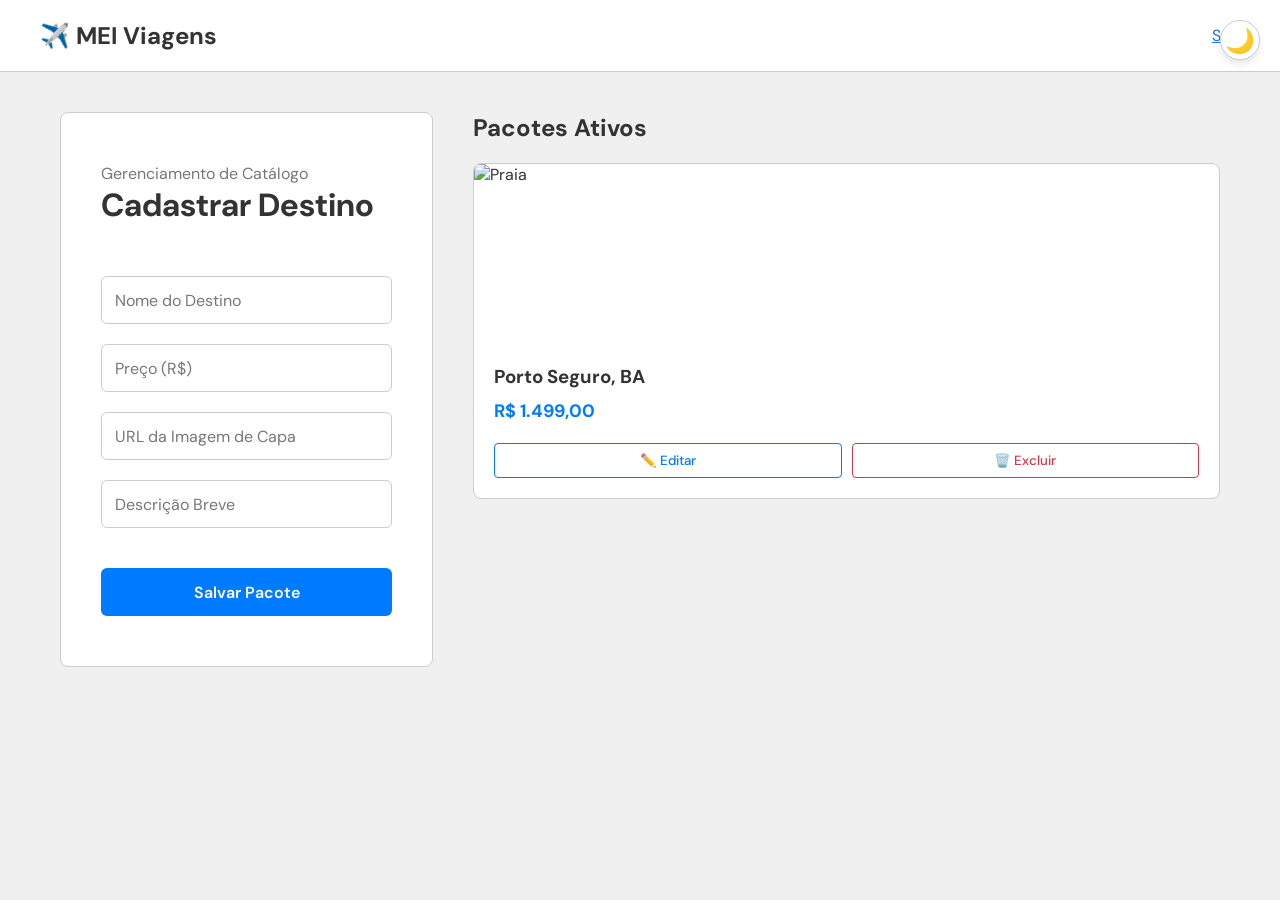
==== dashboard.html @ dddf4790 "V 1.2" ====
<!DOCTYPE html>
<html lang="pt-BR">
<head>
    <meta charset="UTF-8">
    <meta name="viewport" content="width=device-width, initial-scale=1.0">
    <title>Painel de Controle - Agência de Viagens</title>
    <link rel="stylesheet" href="./assets/css/style.css">
    <script src="assets/js/main.js" defer></script>
</head>
<body>

    <button id="theme-toggle" class="theme-toggle-btn" onclick="toggleTheme()" aria-label="Alternar tema">
        <span class="icon-moon">🌙</span>
        <span class="icon-sun">☀️</span>
    </button>

    <header class="dashboard-header">
        <div class="header-brand">
            <h2>✈️ MEI Viagens</h2>
        </div>
        <nav class="header-nav">
            <a href="index.html" class="form-link">Sair</a>
        </nav>
    </header>

    <main class="dashboard-main">
        
        <section class="crud-form-section">
            <div class="form-container dashboard-box">
                <div class="form-header">
                    <p>Gerenciamento de Catálogo</p>
                    <h1>Cadastrar Destino</h1>
                </div>

                <form class="form-box" id="travel-form">
                    <div class="input-group">
                        <input type="text" id="destino" class="input-field" placeholder="" required />
                        <label for="destino" class="floating-label">Nome do Destino</label>
                    </div>

                    <div class="input-group">
                        <input type="number" id="preco" class="input-field" placeholder="" min="0" step="0.01" required />
                        <label for="preco" class="floating-label">Preço (R$)</label>
                    </div>

                    <div class="input-group">
                        <input type="url" id="imagem-url" class="input-field" placeholder="" required />
                        <label for="imagem-url" class="floating-label">URL da Imagem de Capa</label>
                    </div>

                    <div class="input-group">
                        <input type="text" id="descricao" class="input-field" placeholder="" required />
                        <label for="descricao" class="floating-label">Descrição Breve</label>
                    </div>

                    <button type="submit" class="form-btn form-btn--submit">
                        Salvar Pacote
                    </button>
                </form>
            </div>
        </section>

        <section class="crud-list-section">
            <h2 class="section-title">Pacotes Ativos</h2>
            
            <div class="travel-card admin-card">
    <img src="https://images.unsplash.com/photo-1507525428034-b723cf961d3e?w=500" alt="Praia" class="card-img">
            <div class="card-content">
                <h3>Porto Seguro, BA</h3>
                    <p class="card-price">R$ 1.499,00</p>
                    
                    <div class="card-actions">
                        <button class="btn-action btn-edit" style="color: #007bff; border-color: #007bff;">
                            ✏️ Editar
                        </button>
                        <button class="btn-action btn-delete" style="color: #dc3545; border-color: #dc3545;">
                            🗑️ Excluir
                        </button>
                    </div>
                </div>
            </div>
        </section>

    </main>

</body>
</html>
---- assets/css/style.css ----
/* Importação da fonte padrão do Google Fonts (DM Sans) */
@import url("https://fonts.googleapis.com/css2?family=DM+Sans:ital,opsz,wght@0,9..40,100..1000;1,9..40,100..1000&display=swap");

/* Definição de variáveis globais de cor para facilitar a manutenção do tema */
:root {
  --color-background: #f0f0f0;
  --color-text: #333;
  --color-border: #ccc;
  --color-placeholder: #777;
  --color-primary: #007bff;
  --color-primary-hover: #0056b3;
  --color-link: #1a73e8;
  --color-divider: #ddd;
  --color-social-hover: #f0f0f0;
  --color-floating-label: #5f6368;
  --color-white: #fff;
  --color-background-btn-google: #f0f0f0;
  --color-border-btn-google: #ccc;
  
}

.dark-mode {
  --color-background: #0f0f0f;
  --color-text: #b5b5b5;
  --color-border: #333333;
  --color-placeholder: #858585;
  --color-primary: #137cec;
  --color-primary-hover: #4497f0;
  --color-link: #2672d6;
  --color-divider: #222222;
  --color-social-hover: #0f0f0f;
  --color-floating-label: #8f9397;
  --color-white: #333333;
  --color-background-btn-google: #0f0f0f;
  --color-border-btn-google: #4c4c4c;

}

/* Reset básico de margens, preenchimentos e definição de box-sizing para o layout */
* {
  margin: 0;
  padding: 0;
  box-sizing: border-box;
  font-family: "DM sans", sans-serif;
}

/* Configurações básicas do corpo da página */
body {
  background-color: var(--color-background);
  color: var(--color-text);
}

/* Container flexbox para centralizar o formulário vertical e horizontalmente */
.container {
  display: flex;
  align-items: center;
  justify-content: center;
  height: 100vh;
  padding: 20px;
}

/* Estilização do card/caixa branca que contém o formulário */
.form-container {
  position: relative;
  background-color: var(--color-white);
  padding: 50px 40px;
  width: 100%;
  max-width: 450px;
  border-radius: 8px;
  border: 1px solid var(--color-border);
  overflow: hidden;
  box-shadow: 25px -22px var(--color-primary);
}

/* Alinhamento do cabeçalho do formulário */
.form-header {
  position: relative;
}

.form-header p {
  color: var(--color-placeholder);
}

.form-header h1 {
  font-size: 32px;
}

/* Espaçamento e direção do bloco do formulário */
.form-box {
  display: flex;
  flex-direction: column;
  gap: 20px;
  margin-top: 50px;
}

/* Posicionamento relativo essencial para as labels flutuantes e ícones internos */
.input-group {
  position: relative;
  display: flex;
}

/* Estilização geral dos campos de texto (input) */
.input-field {
  height: 48px;
  padding-inline: 14px;
  border: 1px solid var(--color-border);
  border-radius: 6px;
  width: 100%;
  outline: none;
}

/* Adiciona um recuo extra à direita no campo de senha para o texto não sobrepor o ícone do olho */
#password {
  padding-right: 40px;
}

/* Posição inicial da Label Flutuante (dentro do input, simulando um placeholder) */
.floating-label {
  position: absolute;
  top: 50%;
  left: 8px;
  transform: translateY(-50%);
  color: var(--color-placeholder);
  background-color: white;
  border-radius: 8px;
  padding-inline: 6px;
  transition: all 0.3s ease;
  pointer-events: none; /* Garante que o clique passe direto para o input */
}

/* Efeito de flutuação: Quando o input ganha foco ou quando já possui texto digitado */
.input-field:focus ~ .floating-label,
.input-field:not(:placeholder-shown) ~ .floating-label {
  top: 0;
  left: 8px;
  transform: translateY(-50%);
  font-size: 12px;
  color: var(--color-primary);
}

/* Altera a cor da borda do input ativo */
.input-field:focus {
  border-color: var(--color-primary);
}

/* Mantém uma cor neutra para a label caso o input não esteja focado mas possua texto */
.input-field:not(:focus):not(:placeholder-shown) ~ .floating-label {
  color: var(--color-floating-label);
}

/* Posicionamento fixo do ícone do olho no canto direito do input de senha */
.eye-icon {
  position: absolute;
  right: 15px;
  display: flex;
  top: 50%;
  transform: translateY(-50%);
}

.eye-icon svg {
  width: 20px;
  height: 20px;
  cursor: pointer;
  color: var(--color-placeholder);
}

/* Organização do alinhamento do "Remember me" e do link "Forgot password?" */
.checkbox-group {
  display: flex;
  justify-content: space-between;
  gap: 10px;
  font-size: 14px;
}

.remember-me {
  display: flex;
  align-items: center;
  gap: 5px;
}

/* Estilos de base compartilhados por todos os botões do formulário */
.form-btn {
  display: flex;
  justify-content: center;
  align-items: center;
  gap: 10px;
  height: 48px;
  background: none;
  border: none;
  border-radius: 6px;
  cursor: pointer;
  padding-inline: 8px;
}

/* Estilo específico do botão de Submit (Sign In) */
.form-btn--submit {
  background-color: var(--color-primary);
  color: var(--color-white);
  font-size: 16px;
  font-weight: 600;
  margin-top: 20px;
  transition: background-color 0.3s ease;
}

.form-btn--submit:hover {
  background-color: var(--color-primary-hover);
}

/* Estruturação da seção de redes sociais na base do card */
.form-bottom {
  display: flex;
  flex-direction: column;
  justify-content: center;
  align-items: center;
  gap: 20px;
  margin-top: 20px;
}

/* Cria as linhas horizontais decorativas ao redor do texto "Or" */
.form-divider {
  display: flex;
  align-items: center;
  gap: 20px;
  font-size: 14px;
  color: var(--color-placeholder);
  margin-top: 20px;
}

.form-divider:before,
.form-divider::after {
  content: "";
  flex: 1;
  height: 1px;
  background-color: var(--color-divider);
}

/* Alinhamento em grade de 3 colunas iguais para os botões de login social */
.form-btn--google {
  width: 100%;
  border: 1px solid var(--color-border-btn-google);
  color: var(--color-text); /* Adapta a cor da letra pro Dark Mode */
  font-size: 15px;
  font-weight: 500;
  transition: background-color 0.3s ease;
  margin-bottom: 15px;
}

/* Efeito ao passar o mouse */
.form-btn--google:hover {
  background-color: var(--color-background-btn-google);
}

.btn-icon {
  width: 30px;
}

/* Estilização padrão dos links do formulário */
.form-link {
  color: var(--color-link);
}

.form-link:hover {
  text-decoration: none;
}

/* Responsividade: Ajusta os espaçamentos internos para telas de celulares menores */
@media (max-width: 480px) {
  .form-container {
    padding: 40px 20px;
    box-shadow: 10px -10px var(--color-primary);
  }
}

.theme-toggle-btn {
  /* Posicionamento Fixo no canto superior direito */
  position: fixed;
  top: 20px;
  right: 20px;
  
  /* Formato Redondo */
  width: 40px;
  height: 40px;
  border-radius: 50%; /* Perfeitamente redondo */
  
  /* Aparência e Cores (usam suas variáveis CSS) */
  background-color: var(--color-white); /* Fundo branco no light, preto no dark */
  border: 1px solid var(--color-border); /* Borda cinza suave */
  cursor: pointer;
  
  /* Centralização dos Ícones (Emojis) */
  display: flex;
  align-items: center;
  justify-content: center;
  font-size: 24px; /* Tamanho do emoji */
  
  /* Garante que o botão fique em cima de TUDO (form, sombras, etc) */
  z-index: 1000;
  
  /* Transição suave ao passar o mouse */
  transition: all 0.3s ease;
  
  /* Remove contorno padrão do navegador */
  outline: none;
  
  /* Adiciona uma sombra suave para dar profundidade */
  box-shadow: 0 4px 6px rgba(0,0,0,0.1);
}

/* Efeito de Hover (passar o mouse) */
.theme-toggle-btn:hover {
  background-color: var(--color-background); /* Fundo cinza claro no light */
  transform: scale(1.05); /* Pulsa levemente */
}

/* ------------------------------------------------------------
   Lógica de exibição dos Ícones (Light/Dark Mode)
   ------------------------------------------------------------ */

/* Padrão (Light Mode): Mostra a Lua, esconde o Sol */
.theme-toggle-btn .icon-sun {
  display: none;
}

.theme-toggle-btn .icon-moon {
  display: block;
}

/* Quando o corpo da página tiver a classe '.dark-mode': Inverte */
body.dark-mode .theme-toggle-btn .icon-moon {
  display: none;
}

body.dark-mode .theme-toggle-btn .icon-sun {
  display: block;
}

/* ============================================================
   ESTILOS EXCLUSIVOS DO DASHBOARD
   ============================================================ */

.dashboard-header {
  display: flex;
  justify-content: space-between;
  align-items: center;
  padding: 20px 40px;
  background-color: var(--color-white);
  border-bottom: 1px solid var(--color-border);
}

.dashboard-main {
  display: flex;
  flex-direction: column; /* Celular primeiro: um embaixo do outro */
  gap: 40px;
  padding: 40px 20px;
  max-width: 1200px;
  margin: 0 auto;
}

/* Ajuste para remover a sombra gigante do formulário dentro do painel */
.dashboard-box {
  box-shadow: none !important;
  max-width: 100%;
}

.section-title {
  margin-bottom: 20px;
}

/* Grid de Cards de Viagem */
.cards-grid {
  display: grid;
  grid-template-columns: repeat(auto-fill, minmax(280px, 1fr));
  gap: 20px;
}

/* Estilização do Card de Viagem */
.travel-card {
  background-color: var(--color-white);
  border: 1px solid var(--color-border);
  border-radius: 8px;
  overflow: hidden;
  display: flex;
  flex-direction: column;
}

.card-img {
  width: 100%;
  height: 180px;
  object-fit: cover;
}

.card-content {
  padding: 20px;
  display: flex;
  flex-direction: column;
  gap: 10px;
  flex-grow: 1;
}

.card-desc {
  font-size: 14px;
  color: var(--color-placeholder);
  flex-grow: 1;
}

.card-price {
  font-size: 18px;
  font-weight: bold;
  color: var(--color-primary);
}

/* Botões de Ação do Card */
.card-actions {
  display: flex;
  gap: 10px;
  margin-top: 10px;
}

.btn-action {
  flex: 1;
  padding: 8px;
  border: 1px solid var(--color-border);
  border-radius: 4px;
  background: none;
  cursor: pointer;
  font-weight: 500;
  color: var(--color-text);
  transition: background 0.2s;
}

.btn-edit:hover { background-color: rgba(0, 123, 255, 0.1); }
.btn-delete:hover { background-color: rgba(220, 53, 69, 0.1); }

/* RESPONSIVIDADE DESKTOP: Lado a Lado */
@media (min-width: 900px) {
  .dashboard-main {
    flex-direction: row;
    align-items: flex-start;
  }
  .crud-form-section {
    flex: 1;
    position: sticky;
    top: 40px; /* Formulário rola junto com a tela */
  }
  .crud-list-section {
    flex: 2;
  }
}

/* ============================================================
   ESTILOS DA PÁGINA PÚBLICA (INDEX)
   ============================================================ */

.public-header {
  display: flex;
  justify-content: space-between;
  align-items: center;
  padding: 20px 5%;
  background-color: var(--color-white);
  border-bottom: 1px solid var(--color-border);
}

.public-header .logo {
  font-size: 24px;
  font-weight: bold;
  color: var(--color-primary);
}

/* Botão de Acesso Restrito */
.btn-outline {
  padding: 8px 16px;
  border: 2px solid var(--color-primary);
  color: var(--color-primary);
  border-radius: 6px;
  text-decoration: none;
  font-weight: 600;
  transition: all 0.3s ease;
}

.btn-outline:hover {
  background-color: var(--color-primary);
  color: #fff;
}

/* Seção de Apresentação (Hero) */
.hero-section {
  padding: 60px 20px;
  text-align: center;
  background-color: var(--color-background);
}

.hero-content {
  max-width: 600px;
  margin: 0 auto;
}

.hero-content h1 {
  font-size: 36px;
  margin-bottom: 15px;
}

.hero-content p {
  color: var(--color-placeholder);
  font-size: 16px;
  line-height: 1.5;
}

.public-packages {
  padding: 40px 5%;
  max-width: 1200px;
  margin: 0 auto;
}
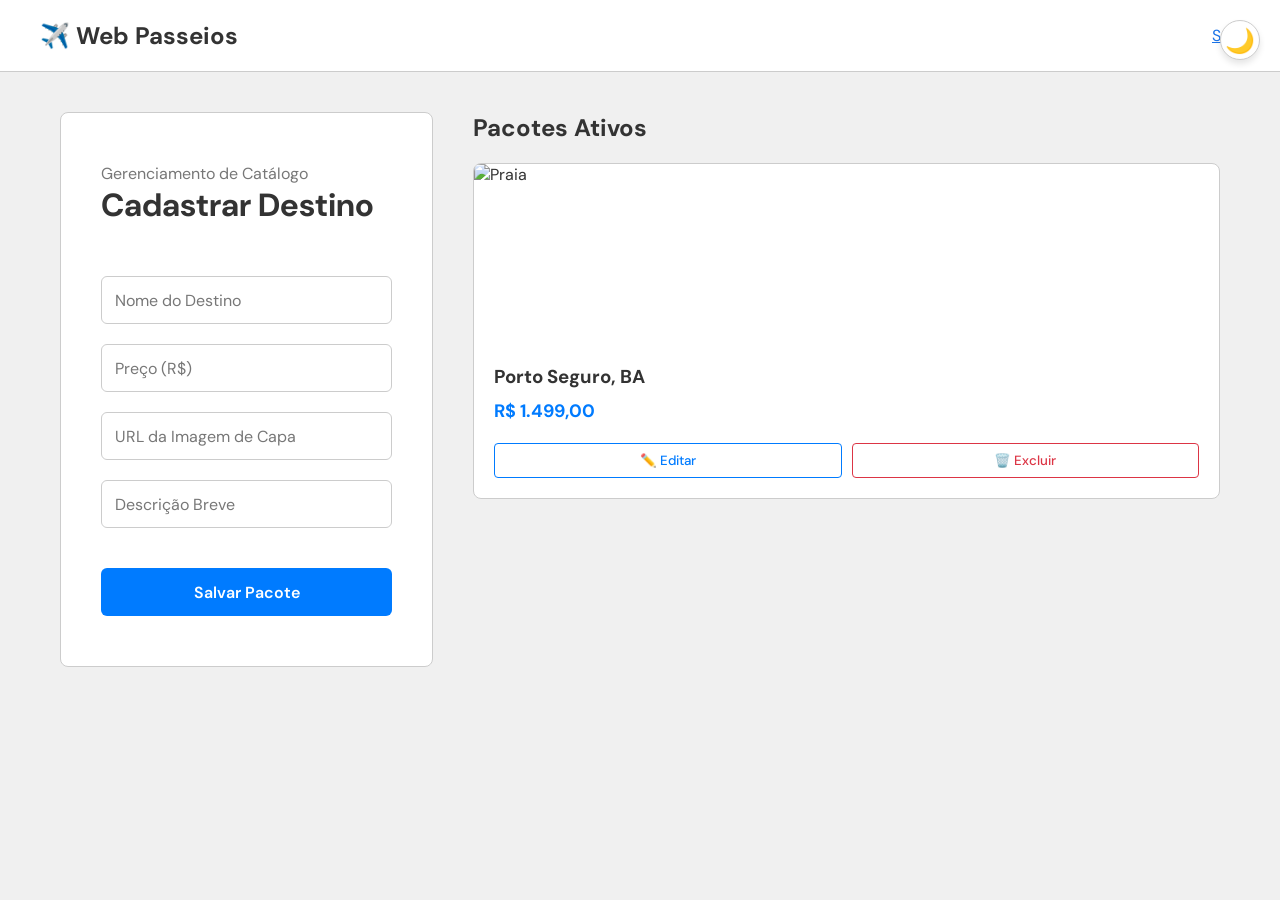
==== commit 673952ed: "v 1.3" ====
--- a/dashboard.html
+++ b/dashboard.html
@@ -16,7 +16,7 @@
 
     <header class="dashboard-header">
         <div class="header-brand">
-            <h2>✈️ MEI Viagens</h2>
+            <h2>✈️ Web Passeios</h2>
         </div>
         <nav class="header-nav">
             <a href="index.html" class="form-link">Sair</a>
--- a/assets/css/style.css
+++ b/assets/css/style.css
@@ -1,28 +1,33 @@
-/* Importação da fonte padrão do Google Fonts (DM Sans) */
+/* ==========================================================================
+   1. FONTES E IMPORTAÇÕES
+   ========================================================================== */
 @import url("https://fonts.googleapis.com/css2?family=DM+Sans:ital,opsz,wght@0,9..40,100..1000;1,9..40,100..1000&display=swap");
 
-/* Definição de variáveis globais de cor para facilitar a manutenção do tema */
+/* ==========================================================================
+   2. VARIÁVEIS DE TEMA (CUSTOM PROPERTIES)
+   ========================================================================== */
+/* Tema Claro (Padrão) */
 :root {
   --color-background: #f0f0f0;
-  --color-text: #333;
-  --color-border: #ccc;
-  --color-placeholder: #777;
+  --color-text: #333333;
+  --color-border: #cccccc;
+  --color-placeholder: #777777;
   --color-primary: #007bff;
   --color-primary-hover: #0056b3;
   --color-link: #1a73e8;
-  --color-divider: #ddd;
+  --color-divider: #dddddd;
   --color-social-hover: #f0f0f0;
   --color-floating-label: #5f6368;
-  --color-white: #fff;
+  --color-white: #ffffff;
   --color-background-btn-google: #f0f0f0;
-  --color-border-btn-google: #ccc;
-  
-}
-
+  --color-border-btn-google: #cccccc;
+}
+
+/* Tema Escuro (Ativado via classe no body) */
 .dark-mode {
   --color-background: #0f0f0f;
   --color-text: #b5b5b5;
-  --color-border: #333333;
+  --color-border: #616161;
   --color-placeholder: #858585;
   --color-primary: #137cec;
   --color-primary-hover: #4497f0;
@@ -30,36 +35,288 @@
   --color-divider: #222222;
   --color-social-hover: #0f0f0f;
   --color-floating-label: #8f9397;
-  --color-white: #333333;
+  --color-white: #333333; /* Usado como fundo de caixas no modo escuro */
   --color-background-btn-google: #0f0f0f;
   --color-border-btn-google: #4c4c4c;
-
-}
-
-/* Reset básico de margens, preenchimentos e definição de box-sizing para o layout */
+}
+
+/* ==========================================================================
+   3. RESET E CONFIGURAÇÕES GLOBAIS
+   ========================================================================== */
 * {
   margin: 0;
   padding: 0;
   box-sizing: border-box;
-  font-family: "DM sans", sans-serif;
-}
-
-/* Configurações básicas do corpo da página */
+  font-family: "DM Sans", sans-serif;
+}
+
+html {
+  /* Faz a página inteira deslizar suavemente ao clicar nas âncoras do menu */
+  scroll-behavior: smooth;
+}
+
 body {
   background-color: var(--color-background);
   color: var(--color-text);
-}
-
-/* Container flexbox para centralizar o formulário vertical e horizontalmente */
+  transition: background-color 0.3s ease, color 0.3s ease;
+}
+
+/* ==========================================================================
+   4. LAYOUTS UTILITÁRIOS GERAIS
+   ========================================================================== */
+/* Container para centralização absoluta (usado no Login) */
 .container {
   display: flex;
   align-items: center;
   justify-content: center;
-  height: 100vh;
+  min-height: 100vh;
   padding: 20px;
 }
 
-/* Estilização do card/caixa branca que contém o formulário */
+/* Espaçamento padrão para todas as seções (usado na Landing Page) */
+.page-section {
+  padding: 80px 5%;
+}
+
+/* Fundo alternativo para diferenciar uma seção da outra */
+.bg-alt {
+  background-color: rgba(0, 0, 0, 0.03); 
+}
+
+body.dark-mode .bg-alt {
+  background-color: rgba(255, 255, 255, 0.02);
+}
+
+.section-title {
+  margin-bottom: 20px;
+}
+
+/* ==========================================================================
+   5. CABEÇALHOS E NAVEGAÇÃO
+   ========================================================================== */
+/* Cabeçalho da Página Pública (Index) */
+.public-header {
+  display: flex;
+  justify-content: space-between;
+  align-items: center;
+  padding: 20px 5%;
+  background-color: var(--color-white);
+  border-bottom: 1px solid var(--color-border);
+}
+
+.public-header .logo {
+  font-size: 24px;
+  font-weight: bold;
+  color: var(--color-primary);
+}
+
+/* Menu de Navegação (Links âncora) */
+.header-nav {
+  display: flex;
+  align-items: center;
+  gap: 30px;
+}
+
+.nav-links {
+  display: flex;
+  list-style: none;
+  gap: 20px;
+}
+
+.nav-links a {
+  text-decoration: none;
+  color: var(--color-text);
+  font-weight: 500;
+  transition: color 0.3s ease;
+}
+
+.nav-links a:hover {
+  color: var(--color-primary);
+}
+
+/* Cabeçalho do Painel Admin (Dashboard) */
+.dashboard-header {
+  display: flex;
+  justify-content: space-between;
+  align-items: center;
+  padding: 20px 40px;
+  background-color: var(--color-white);
+  border-bottom: 1px solid var(--color-border);
+}
+
+/* ==========================================================================
+   ESTILOS DO CONTÊINER DE AUTENTICAÇÃO (Login / Perfil)
+   ========================================================================== */
+.auth-container {
+  display: flex;
+  align-items: center;
+}
+
+.user-profile {
+  display: flex;
+  align-items: center;
+  gap: 15px;
+  background-color: var(--color-background);
+  padding: 6px 12px;
+  border-radius: 20px;
+  border: 1px solid var(--color-border);
+}
+
+.user-email {
+  font-size: 14px;
+  font-weight: 500;
+  color: var(--color-text);
+}
+
+.btn-logout-text {
+  background: none;
+  border: none;
+  color: #dc3545; /* Vermelho para indicar saída */
+  font-size: 14px;
+  font-weight: bold;
+  cursor: pointer;
+  transition: opacity 0.3s ease;
+}
+
+.btn-logout-text:hover {
+  opacity: 0.7;
+  text-decoration: underline;
+}
+
+@media (max-width: 768px) {
+  .nav-links {
+    display: none; /* Esconde menu de texto em telas pequenas */
+  }
+}
+
+/* ==========================================================================
+   6. SEÇÃO HERO (APRESENTAÇÃO INICIAL)
+   ========================================================================== */
+
+.hero-section {
+  position: relative; /* Essencial para o posicionamento absoluto da imagem de fundo */
+  padding: 100px 5%; /* Aumentei o padding para dar mais altura à seção */
+  background-color: var(--color-background);
+  overflow: hidden; /* Garante que a imagem não vaze para fora da seção */
+  min-height: 80vh; /* Altura mínima de 80% da tela para um visual impactante */
+  display: flex;
+  align-items: center;
+}
+
+.hero-container {
+  max-width: 1200px;
+  margin: 0 auto;
+  width: 100%;
+  position: relative; /* Fica acima da imagem de fundo */
+  z-index: 2; /* Garante que o texto esteja sobre a imagem */
+}
+
+/* Coluna de Texto (Mantida à esquerda) */
+.hero-text {
+  max-width: 600px; /* Limita a largura do texto para não ocupar a tela toda */
+  text-align: left;
+}
+
+.hero-text h1 {
+  font-size: 48px; /* Título grande e impactante */
+  margin-bottom: 20px;
+  line-height: 1.1;
+  color: var(--color-text);
+}
+
+.hero-text p {
+  color: var(--color-placeholder);
+  font-size: 18px;
+  line-height: 1.6;
+}
+
+/* --- A MÁGICA DO CSS: IMAGEM DE FUNDO COM GRADIENTE --- */
+.hero-bg-image {
+  position: absolute;
+  top: 0;
+  right: 0;
+  width: 50%; /* Reduzido de 65% para 50% para não esticar e manter a qualidade */
+  height: 100%;
+  z-index: 1; 
+  
+  /* Gradiente Desktop: Visível na direita (black), invisível na esquerda (transparent) */
+  -webkit-mask-image: linear-gradient(to right, transparent 0%, black 50%);
+          mask-image: linear-gradient(to right, transparent 0%, black 50%);
+}
+
+/* Ajuste sutil para o Dark Mode para que a imagem não "corte" bruscamente */
+body.dark-mode .hero-bg-image img {
+  opacity: 0.8; /* Diminui o brilho da imagem no dark mode */
+}
+
+.hero-bg-image img {
+  width: 100%;
+  height: 100%;
+  object-fit: cover; 
+  object-position: right center; 
+}
+
+body.dark-mode .hero-bg-image img {
+  opacity: 0.8; 
+}
+
+.hero-bg-image::after {
+  content: "";
+  position: absolute;
+  bottom: 0;
+  left: 0;
+  width: 100%;
+  height: 150px; /* Controla o tamanho da área que vai desaparecendo */
+  
+  /* Vai da cor de fundo (sólida embaixo) para transparente (em cima) */
+  background: linear-gradient(to top, var(--color-background) 0%, transparent 100%);
+  
+  pointer-events: none; /* Garante que esse "véu" não atrapalhe cliques na tela */
+  z-index: 2; /* Fica acima da imagem, mas atrás do texto */
+}
+
+/* RESPONSIVIDADE: Empilha em telas menores (Abordagem rápida) */
+@media (max-width: 900px) {
+  .hero-section {
+    padding: 0; /* Removemos o padding para a imagem colar no topo */
+    padding-bottom: 60px;
+    min-height: auto;
+    flex-direction: column; /* Coloca a imagem em cima e o texto embaixo */
+    text-align: center;
+  }
+  
+  /* A imagem agora vai para o topo e ganha o novo gradiente vertical */
+  .hero-bg-image {
+    position: relative;
+    width: 100%;
+    height: 45vh; /* Ocupa quase metade da tela do celular */
+    
+    /* Gradiente Mobile: Forte em cima (black), invisível embaixo (transparent) */
+    -webkit-mask-image: linear-gradient(to bottom, black 30%, transparent 100%);
+            mask-image: linear-gradient(to bottom, black 30%, transparent 100%);
+  }
+
+  .hero-bg-image img {
+    object-position: center; /* Centraliza a foto no celular */
+  }
+  
+  .hero-container {
+    text-align: center;
+    padding: 0 20px;
+    /* Puxa o texto um pouco para cima, invadindo a área onde a imagem sumiu */
+    margin-top: -40px; 
+  }
+  
+  .hero-text {
+    max-width: 100%;
+    text-align: center;
+    margin-bottom: 40px;
+  }
+}
+
+/* ==========================================================================
+   7. FORMULÁRIOS E INPUTS (LOGIN, REGISTRO E CRUD)
+   ========================================================================== */
 .form-container {
   position: relative;
   background-color: var(--color-white);
@@ -72,7 +329,6 @@
   box-shadow: 25px -22px var(--color-primary);
 }
 
-/* Alinhamento do cabeçalho do formulário */
 .form-header {
   position: relative;
 }
@@ -85,7 +341,6 @@
   font-size: 32px;
 }
 
-/* Espaçamento e direção do bloco do formulário */
 .form-box {
   display: flex;
   flex-direction: column;
@@ -93,13 +348,12 @@
   margin-top: 50px;
 }
 
-/* Posicionamento relativo essencial para as labels flutuantes e ícones internos */
+/* Grupos de Input e Efeito Label Flutuante */
 .input-group {
   position: relative;
   display: flex;
 }
 
-/* Estilização geral dos campos de texto (input) */
 .input-field {
   height: 48px;
   padding-inline: 14px;
@@ -107,28 +361,28 @@
   border-radius: 6px;
   width: 100%;
   outline: none;
-}
-
-/* Adiciona um recuo extra à direita no campo de senha para o texto não sobrepor o ícone do olho */
+  background-color: transparent;
+  color: var(--color-text);
+}
+
 #password {
   padding-right: 40px;
 }
 
-/* Posição inicial da Label Flutuante (dentro do input, simulando um placeholder) */
 .floating-label {
   position: absolute;
   top: 50%;
   left: 8px;
   transform: translateY(-50%);
   color: var(--color-placeholder);
-  background-color: white;
+  background-color: var(--color-white);
   border-radius: 8px;
   padding-inline: 6px;
   transition: all 0.3s ease;
-  pointer-events: none; /* Garante que o clique passe direto para o input */
-}
-
-/* Efeito de flutuação: Quando o input ganha foco ou quando já possui texto digitado */
+  pointer-events: none;
+}
+
+/* Efeito Hover/Focus do Input */
 .input-field:focus ~ .floating-label,
 .input-field:not(:placeholder-shown) ~ .floating-label {
   top: 0;
@@ -138,17 +392,15 @@
   color: var(--color-primary);
 }
 
-/* Altera a cor da borda do input ativo */
 .input-field:focus {
   border-color: var(--color-primary);
 }
 
-/* Mantém uma cor neutra para a label caso o input não esteja focado mas possua texto */
 .input-field:not(:focus):not(:placeholder-shown) ~ .floating-label {
   color: var(--color-floating-label);
 }
 
-/* Posicionamento fixo do ícone do olho no canto direito do input de senha */
+/* Ícone de Senha */
 .eye-icon {
   position: absolute;
   right: 15px;
@@ -164,7 +416,7 @@
   color: var(--color-placeholder);
 }
 
-/* Organização do alinhamento do "Remember me" e do link "Forgot password?" */
+/* Checkbox e Links do Formulário */
 .checkbox-group {
   display: flex;
   justify-content: space-between;
@@ -178,7 +430,50 @@
   gap: 5px;
 }
 
-/* Estilos de base compartilhados por todos os botões do formulário */
+.form-link {
+  color: var(--color-link);
+}
+
+.form-link:hover {
+  text-decoration: none;
+}
+
+.form-divider {
+  display: flex;
+  align-items: center;
+  gap: 20px;
+  font-size: 14px;
+  color: var(--color-placeholder);
+  margin-top: 20px;
+}
+
+.form-divider:before,
+.form-divider::after {
+  content: "";
+  flex: 1;
+  height: 1px;
+  background-color: var(--color-divider);
+}
+
+.form-bottom {
+  display: flex;
+  flex-direction: column;
+  justify-content: center;
+  align-items: center;
+  gap: 20px;
+  margin-top: 20px;
+}
+
+@media (max-width: 480px) {
+  .form-container {
+    padding: 40px 20px;
+    box-shadow: 10px -10px var(--color-primary);
+  }
+}
+
+/* ==========================================================================
+   8. BOTÕES GERAIS E SOCIAIS
+   ========================================================================== */
 .form-btn {
   display: flex;
   justify-content: center;
@@ -192,10 +487,9 @@
   padding-inline: 8px;
 }
 
-/* Estilo específico do botão de Submit (Sign In) */
 .form-btn--submit {
   background-color: var(--color-primary);
-  color: var(--color-white);
+  color: #fff;
   font-size: 16px;
   font-weight: 600;
   margin-top: 20px;
@@ -206,46 +500,16 @@
   background-color: var(--color-primary-hover);
 }
 
-/* Estruturação da seção de redes sociais na base do card */
-.form-bottom {
-  display: flex;
-  flex-direction: column;
-  justify-content: center;
-  align-items: center;
-  gap: 20px;
-  margin-top: 20px;
-}
-
-/* Cria as linhas horizontais decorativas ao redor do texto "Or" */
-.form-divider {
-  display: flex;
-  align-items: center;
-  gap: 20px;
-  font-size: 14px;
-  color: var(--color-placeholder);
-  margin-top: 20px;
-}
-
-.form-divider:before,
-.form-divider::after {
-  content: "";
-  flex: 1;
-  height: 1px;
-  background-color: var(--color-divider);
-}
-
-/* Alinhamento em grade de 3 colunas iguais para os botões de login social */
 .form-btn--google {
   width: 100%;
   border: 1px solid var(--color-border-btn-google);
-  color: var(--color-text); /* Adapta a cor da letra pro Dark Mode */
+  color: var(--color-text);
   font-size: 15px;
   font-weight: 500;
   transition: background-color 0.3s ease;
   margin-bottom: 15px;
 }
 
-/* Efeito ao passar o mouse */
 .form-btn--google:hover {
   background-color: var(--color-background-btn-google);
 }
@@ -254,69 +518,49 @@
   width: 30px;
 }
 
-/* Estilização padrão dos links do formulário */
-.form-link {
-  color: var(--color-link);
-}
-
-.form-link:hover {
+.btn-outline {
+  padding: 8px 16px;
+  border: 2px solid var(--color-primary);
+  color: var(--color-primary);
+  border-radius: 6px;
   text-decoration: none;
-}
-
-/* Responsividade: Ajusta os espaçamentos internos para telas de celulares menores */
-@media (max-width: 480px) {
-  .form-container {
-    padding: 40px 20px;
-    box-shadow: 10px -10px var(--color-primary);
-  }
-}
-
+  font-weight: 600;
+  transition: all 0.3s ease;
+}
+
+.btn-outline:hover {
+  background-color: var(--color-primary);
+  color: #fff;
+}
+
+/* ==========================================================================
+   9. COMPONENTE DARK MODE TOGGLE (FLUTUANTE)
+   ========================================================================== */
 .theme-toggle-btn {
-  /* Posicionamento Fixo no canto superior direito */
   position: fixed;
-  top: 20px;
+  top: 20px; 
   right: 20px;
-  
-  /* Formato Redondo */
   width: 40px;
   height: 40px;
-  border-radius: 50%; /* Perfeitamente redondo */
-  
-  /* Aparência e Cores (usam suas variáveis CSS) */
-  background-color: var(--color-white); /* Fundo branco no light, preto no dark */
-  border: 1px solid var(--color-border); /* Borda cinza suave */
+  border-radius: 50%;
+  background-color: var(--color-white);
+  border: 1px solid var(--color-border);
   cursor: pointer;
-  
-  /* Centralização dos Ícones (Emojis) */
   display: flex;
   align-items: center;
   justify-content: center;
-  font-size: 24px; /* Tamanho do emoji */
-  
-  /* Garante que o botão fique em cima de TUDO (form, sombras, etc) */
+  font-size: 24px;
   z-index: 1000;
-  
-  /* Transição suave ao passar o mouse */
   transition: all 0.3s ease;
-  
-  /* Remove contorno padrão do navegador */
   outline: none;
-  
-  /* Adiciona uma sombra suave para dar profundidade */
   box-shadow: 0 4px 6px rgba(0,0,0,0.1);
 }
 
-/* Efeito de Hover (passar o mouse) */
 .theme-toggle-btn:hover {
-  background-color: var(--color-background); /* Fundo cinza claro no light */
-  transform: scale(1.05); /* Pulsa levemente */
-}
-
-/* ------------------------------------------------------------
-   Lógica de exibição dos Ícones (Light/Dark Mode)
-   ------------------------------------------------------------ */
-
-/* Padrão (Light Mode): Mostra a Lua, esconde o Sol */
+  background-color: var(--color-background);
+  transform: scale(1.05);
+}
+
 .theme-toggle-btn .icon-sun {
   display: none;
 }
@@ -325,7 +569,6 @@
   display: block;
 }
 
-/* Quando o corpo da página tiver a classe '.dark-mode': Inverte */
 body.dark-mode .theme-toggle-btn .icon-moon {
   display: none;
 }
@@ -334,46 +577,21 @@
   display: block;
 }
 
-/* ============================================================
-   ESTILOS EXCLUSIVOS DO DASHBOARD
-   ============================================================ */
-
-.dashboard-header {
-  display: flex;
-  justify-content: space-between;
-  align-items: center;
-  padding: 20px 40px;
-  background-color: var(--color-white);
-  border-bottom: 1px solid var(--color-border);
-}
-
-.dashboard-main {
-  display: flex;
-  flex-direction: column; /* Celular primeiro: um embaixo do outro */
-  gap: 40px;
-  padding: 40px 20px;
+/* ==========================================================================
+   10. CARDS DE VIAGEM E GRIDS
+   ========================================================================== */
+.public-packages {
+  padding: 40px 5%;
   max-width: 1200px;
   margin: 0 auto;
 }
 
-/* Ajuste para remover a sombra gigante do formulário dentro do painel */
-.dashboard-box {
-  box-shadow: none !important;
-  max-width: 100%;
-}
-
-.section-title {
-  margin-bottom: 20px;
-}
-
-/* Grid de Cards de Viagem */
 .cards-grid {
   display: grid;
   grid-template-columns: repeat(auto-fill, minmax(280px, 1fr));
   gap: 20px;
 }
 
-/* Estilização do Card de Viagem */
 .travel-card {
   background-color: var(--color-white);
   border: 1px solid var(--color-border);
@@ -409,7 +627,7 @@
   color: var(--color-primary);
 }
 
-/* Botões de Ação do Card */
+/* Botões Administrativos do Card (Dashboard) */
 .card-actions {
   display: flex;
   gap: 10px;
@@ -428,10 +646,64 @@
   transition: background 0.2s;
 }
 
+.plan-card {
+  background-color: var(--color-white);
+  border: 1px solid var(--color-border);
+  border-radius: 8px;
+  overflow: hidden;
+  display: flex;
+  flex-direction: column;
+  transition: transform 0.3s ease, box-shadow 0.3s ease;
+}
+
+/* Efeito de elevação ao passar o mouse */
+.plan-card:hover {
+  transform: translateY(-8px);
+  box-shadow: 0 12px 24px rgba(0,0,0,0.1);
+}
+
+/* Bordas iluminadas para o plano VIP */
+.plan-card--highlight {
+  border: 2px solid var(--color-primary);
+  box-shadow: 0 8px 16px rgba(0, 123, 255, 0.15);
+}
+
+/* Ajuste sutil do hover no dark mode para não estourar a sombra */
+body.dark-mode .plan-card:hover {
+  box-shadow: 0 12px 24px rgba(255,255,255,0.05);
+}
+
+.contact-form {
+  max-width: 500px;
+  margin: 0 auto;
+  background-color: var(--color-white);
+  padding: 40px;
+  border-radius: 8px;
+  border: 1px solid var(--color-border);
+  /* Sombra leve para destacar do fundo alternativo */
+  box-shadow: 0 4px 6px rgba(0,0,0,0.05);
+}
+
 .btn-edit:hover { background-color: rgba(0, 123, 255, 0.1); }
 .btn-delete:hover { background-color: rgba(220, 53, 69, 0.1); }
 
-/* RESPONSIVIDADE DESKTOP: Lado a Lado */
+/* ==========================================================================
+   11. DASHBOARD (PAINEL DE ADMINISTRAÇÃO)
+   ========================================================================== */
+.dashboard-main {
+  display: flex;
+  flex-direction: column;
+  gap: 40px;
+  padding: 40px 20px;
+  max-width: 1200px;
+  margin: 0 auto;
+}
+
+.dashboard-box {
+  box-shadow: none !important;
+  max-width: 100%;
+}
+
 @media (min-width: 900px) {
   .dashboard-main {
     flex-direction: row;
@@ -440,74 +712,122 @@
   .crud-form-section {
     flex: 1;
     position: sticky;
-    top: 40px; /* Formulário rola junto com a tela */
+    top: 40px; 
   }
   .crud-list-section {
     flex: 2;
   }
 }
 
-/* ============================================================
-   ESTILOS DA PÁGINA PÚBLICA (INDEX)
-   ============================================================ */
-
-.public-header {
-  display: flex;
-  justify-content: space-between;
-  align-items: center;
-  padding: 20px 5%;
+/* ==========================================================================
+   12. RODAPÉ (FOOTER)
+   ========================================================================== */
+.site-footer {
   background-color: var(--color-white);
-  border-bottom: 1px solid var(--color-border);
-}
-
-.public-header .logo {
-  font-size: 24px;
-  font-weight: bold;
-  color: var(--color-primary);
-}
-
-/* Botão de Acesso Restrito */
-.btn-outline {
-  padding: 8px 16px;
-  border: 2px solid var(--color-primary);
-  color: var(--color-primary);
-  border-radius: 6px;
-  text-decoration: none;
-  font-weight: 600;
-  transition: all 0.3s ease;
-}
-
-.btn-outline:hover {
-  background-color: var(--color-primary);
-  color: #fff;
-}
-
-/* Seção de Apresentação (Hero) */
-.hero-section {
-  padding: 60px 20px;
-  text-align: center;
-  background-color: var(--color-background);
-}
-
-.hero-content {
-  max-width: 600px;
-  margin: 0 auto;
-}
-
-.hero-content h1 {
-  font-size: 36px;
-  margin-bottom: 15px;
-}
-
-.hero-content p {
-  color: var(--color-placeholder);
-  font-size: 16px;
-  line-height: 1.5;
-}
-
-.public-packages {
-  padding: 40px 5%;
+  border-top: 1px solid var(--color-border);
+  padding: 60px 5% 20px; /* Espaço generoso no topo, menos embaixo */
+  margin-top: 40px;
+}
+
+.footer-container {
   max-width: 1200px;
   margin: 0 auto;
-}
-
+  display: grid;
+  grid-template-columns: repeat(auto-fit, minmax(250px, 1fr));
+  gap: 40px;
+  margin-bottom: 40px;
+}
+
+.footer-logo {
+  font-size: 22px;
+  color: var(--color-primary);
+  margin-bottom: 15px;
+}
+
+.footer-desc {
+  color: var(--color-placeholder);
+  font-size: 14px;
+  line-height: 1.6;
+}
+
+.footer-col h4 {
+  font-size: 16px;
+  margin-bottom: 20px;
+  color: var(--color-text);
+}
+
+.footer-links, 
+.footer-contact {
+  list-style: none;
+  display: flex;
+  flex-direction: column;
+  gap: 12px;
+}
+
+.footer-links a {
+  text-decoration: none;
+  color: var(--color-placeholder);
+  font-size: 14px;
+  transition: color 0.3s ease;
+}
+
+.footer-links a:hover {
+  color: var(--color-primary);
+}
+
+.footer-contact li {
+  color: var(--color-placeholder);
+  font-size: 14px;
+}
+
+.footer-contact a {
+  text-decoration: none;
+  transition: opacity 0.3s ease;
+}
+
+.footer-contact a:hover {
+  opacity: 0.8;
+}
+
+/* Barra inferior (Copyright) */
+.footer-bottom {
+  max-width: 1200px;
+  margin: 0 auto;
+  padding-top: 20px;
+  border-top: 1px solid var(--color-divider);
+  display: flex;
+  flex-direction: column;
+  align-items: center;
+  gap: 15px;
+  text-align: center;
+}
+
+.footer-bottom p {
+  color: var(--color-placeholder);
+  font-size: 14px;
+}
+
+.footer-legal {
+  display: flex;
+  gap: 20px;
+}
+
+.footer-legal a {
+  text-decoration: none;
+  color: var(--color-placeholder);
+  font-size: 12px;
+  transition: color 0.3s ease;
+}
+
+.footer-legal a:hover {
+  color: var(--color-primary);
+}
+
+/* Responsividade da barra inferior no Desktop */
+@media (min-width: 768px) {
+  .footer-bottom {
+    flex-direction: row;
+    justify-content: space-between;
+    text-align: left;
+  }
+}
